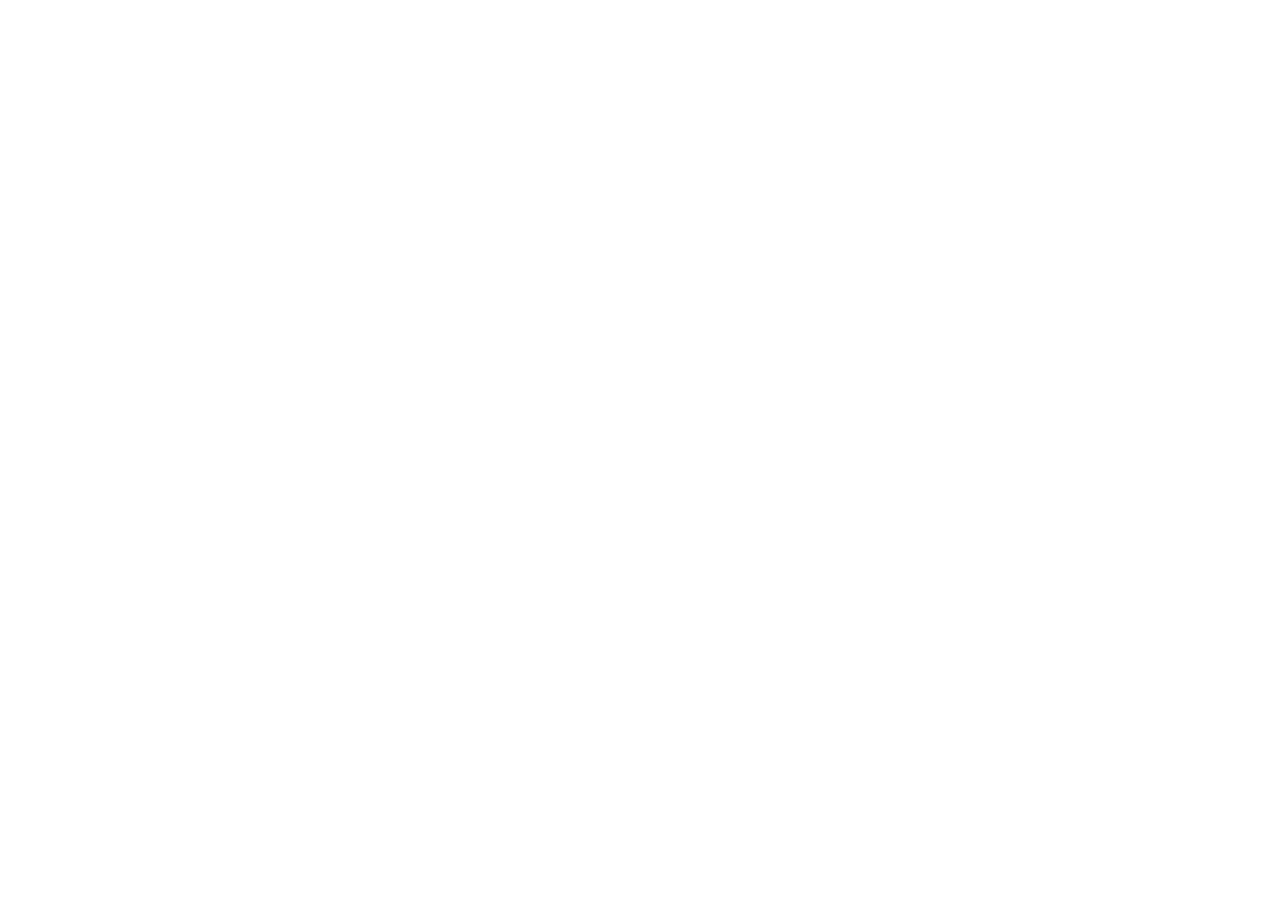
==== index.html @ ed415df6 "Add Index and Readme File" ====
<!doctype html>
<html lang="en">
  <head>
    <meta charset="UTF-8" />
    <meta name="viewport" content="width=device-width, initial-scale=1.0" />
    <title>Project: Landing Page</title>
  </head>
  <body></body>
</html>
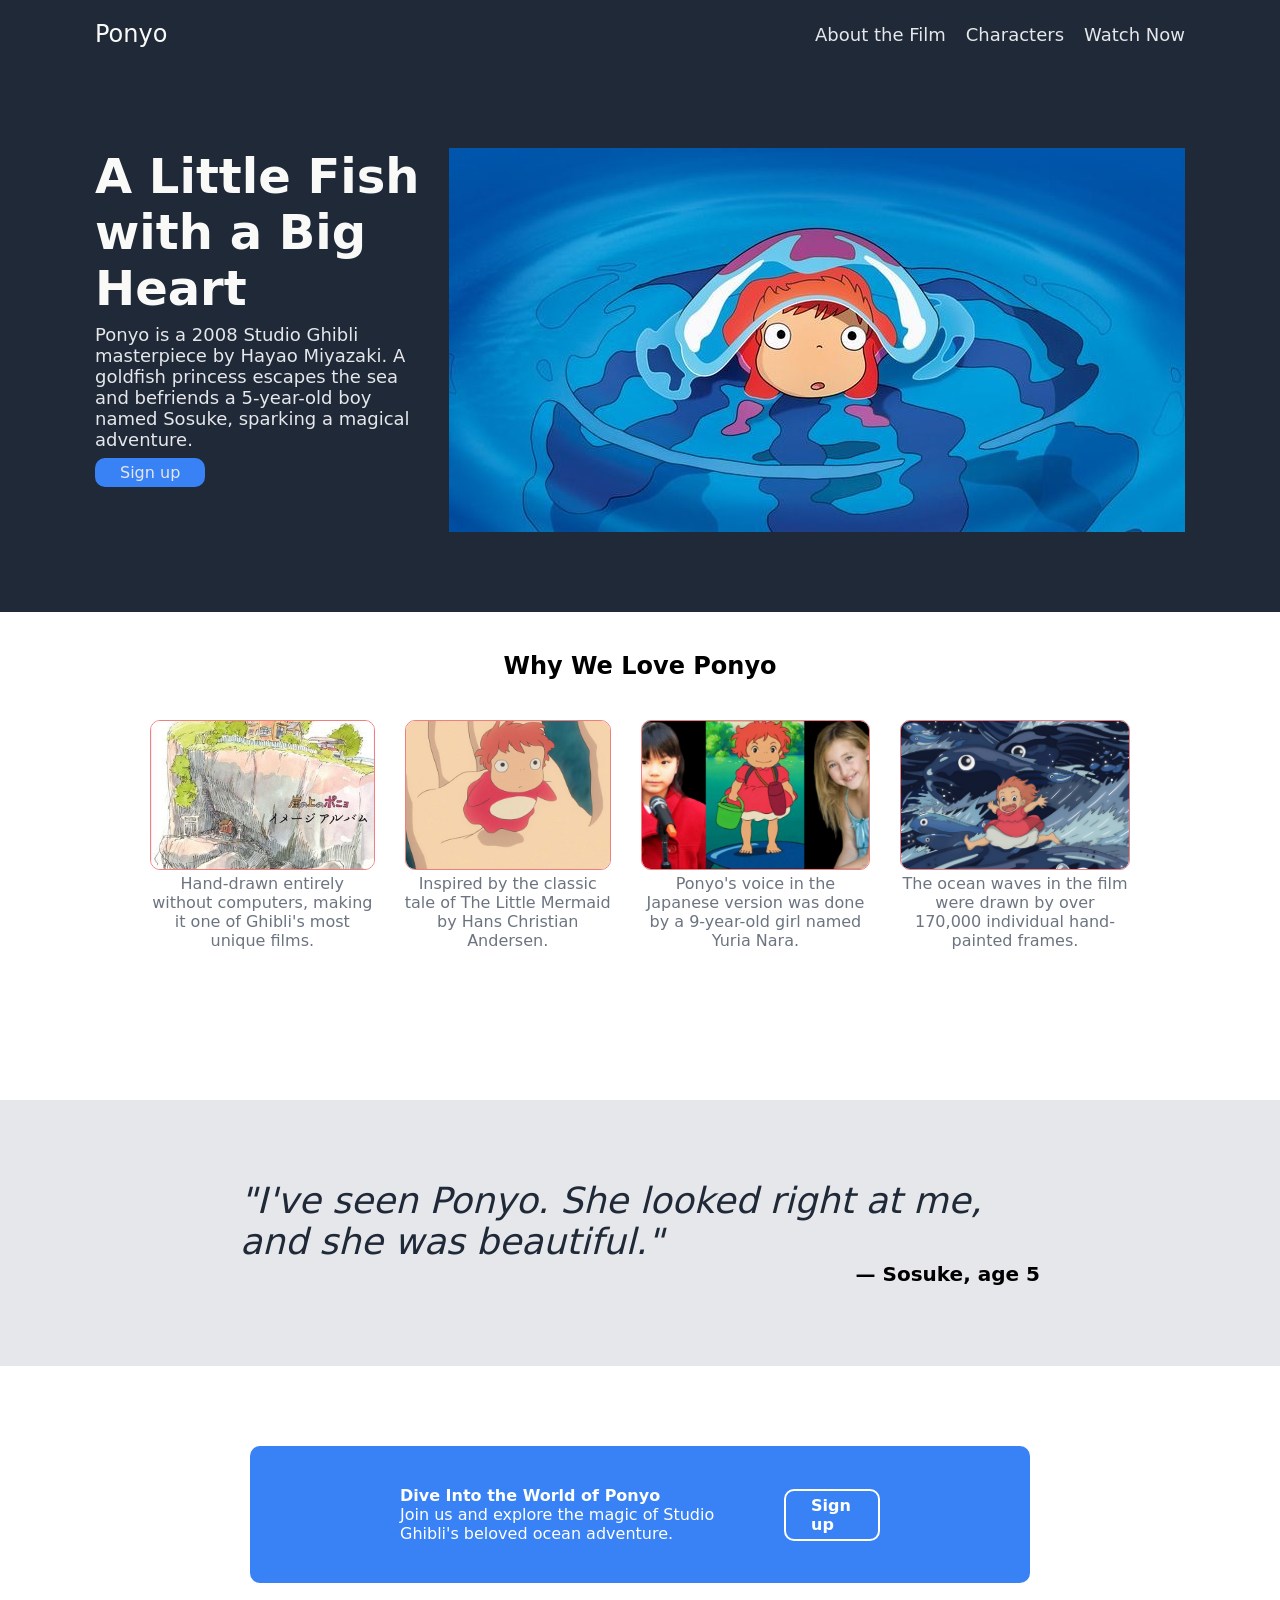
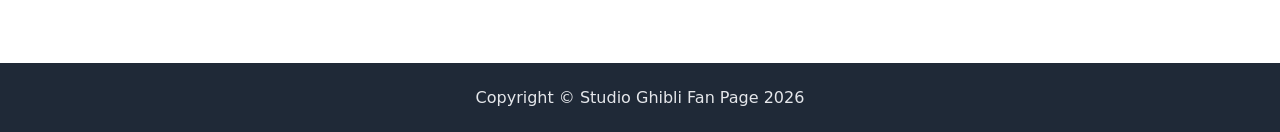
==== commit 3875bfd8: "Finalized the project" ====
--- a/index.html
+++ b/index.html
@@ -3,7 +3,79 @@
   <head>
     <meta charset="UTF-8" />
     <meta name="viewport" content="width=device-width, initial-scale=1.0" />
+    <link rel="stylesheet" href="style.css" />
     <title>Project: Landing Page</title>
   </head>
-  <body></body>
+  <body>
+    <!-- hero section  -->
+    <section id="hero-section">
+      <div class="hero-wrapper">
+        <nav>
+          <span class="header-logo">Ponyo</span>
+          <ul class="links-list">
+            <li><a href="">About the Film</a></li>
+            <li><a href="">Characters</a></li>
+            <li><a href="">Watch Now</a></li>
+          </ul>
+        </nav>
+        <div class="hero-content">
+          <div class="left-content">
+            <h1>A Little Fish with a Big Heart</h1>
+            <p>
+              Ponyo is a 2008 Studio Ghibli masterpiece by Hayao Miyazaki. A goldfish princess escapes the sea and
+              befriends a 5-year-old boy named Sosuke, sparking a magical adventure.
+            </p>
+            <a href="">Sign up</a>
+          </div>
+          <img src="img/ponyo.jpg" alt="ponyo-Photo" />
+        </div>
+      </div>
+    </section>
+    <!-- random info section  -->
+    <section id="random-info">
+      <div class="random-info-wrapper">
+        <h1>Why We Love Ponyo</h1>
+        <div class="container-info">
+          <div class="info-card">
+            <img src="img/hand-drawn.jpg" alt="picture" />
+            <p>Hand-drawn entirely without computers, making it one of Ghibli's most unique films.</p>
+          </div>
+          <div class="info-card">
+            <img src="img/ponyo-mermaid.jpg" alt="picture" />
+            <p>Inspired by the classic tale of The Little Mermaid by Hans Christian Andersen.</p>
+          </div>
+          <div class="info-card">
+            <img src="img/Yuria-Nara-Noah-Cyrus-as-Ponyo-in-Ponyo-movie.jpg" alt="picture" />
+            <p>Ponyo's voice in the Japanese version was done by a 9-year-old girl named Yuria Nara.</p>
+          </div>
+          <div class="info-card">
+            <img src="img/ponyo-wave.jpg" alt="picture" />
+            <p>The ocean waves in the film were drawn by over 170,000 individual hand-painted frames.</p>
+          </div>
+        </div>
+      </div>
+    </section>
+    <!-- Quote Section   -->
+    <section id="quote-section">
+      <div class="qoute-section-wrapper">
+        <div class="content-container">
+          <p class="quote-text">"I've seen Ponyo. She looked right at me, and she was beautiful."</p>
+          <p class="quote-author">— Sosuke, age 5</p>
+        </div>
+      </div>
+    </section>
+    <section id="cta-section">
+      <div class="cta-container">
+        <div class="description">
+          <h2>Dive Into the World of Ponyo</h2>
+          <p>Join us and explore the magic of Studio Ghibli's beloved ocean adventure.</p>
+        </div>
+        <a href="">Sign up</a>
+      </div>
+    </section>
+    <!-- footer  -->
+    <footer>
+      <p>Copyright © Studio Ghibli Fan Page 2026</p>
+    </footer>
+  </body>
 </html>
--- a/style.css
+++ b/style.css
@@ -0,0 +1,251 @@
+* {
+  margin: 0;
+  padding: 0;
+  box-sizing: border-box;
+  font-family: system-ui, Roboto, Oxygen, Ubuntu, Cantarell, "Open Sans", "Helvetica Neue", sans-serif;
+}
+
+/* BASE = mobile */
+#hero-section {
+  width: 100%;
+  background-color: #1f2937;
+}
+.hero-wrapper {
+  display: flex;
+  flex-direction: column;
+  gap: 40px;
+  background-color: #1f2937;
+  color: #f9faf8;
+  padding: 20px 20px 40px;
+  max-width: 1400px;
+  margin: 0 auto;
+}
+nav {
+  display: flex;
+  flex-direction: column;
+  align-items: center;
+  gap: 15px;
+}
+nav ul {
+  display: flex;
+  list-style-type: none;
+  gap: 20px;
+}
+a {
+  text-decoration: none;
+  color: #e5e7eb;
+}
+.header-logo {
+  font-size: 24px;
+}
+.hero-content {
+  display: flex;
+  flex-direction: column;
+  gap: 20px;
+}
+.hero-content img {
+  width: 100%;
+}
+.left-content {
+  display: flex;
+  flex-direction: column;
+  gap: 8px;
+}
+.left-content p,
+nav ul {
+  font-size: 15px;
+  color: #e5e7eb;
+}
+.left-content h1 {
+  font-size: 26px;
+  color: #f9faf8;
+  font-weight: 900;
+}
+.left-content a {
+  background-color: #3882f6;
+  padding: 5px 25px;
+  border-radius: 10px;
+  max-width: fit-content;
+}
+
+/* random info */
+#random-info {
+  width: 100%;
+}
+.random-info-wrapper {
+  padding: 30px 20px 60px;
+  display: flex;
+  flex-direction: column;
+  text-align: center;
+  gap: 40px;
+  max-width: 1400px;
+  margin: 0 auto;
+}
+.container-info {
+  display: flex;
+  flex-wrap: wrap;
+  gap: 30px;
+  justify-content: center;
+}
+.info-card {
+  width: 45%;
+  max-width: none;
+}
+.info-card > p {
+  color: #6c7480;
+}
+.info-card img {
+  border: 1px solid lightcoral;
+  border-radius: 10px;
+  height: 150px;
+  width: 100%;
+  object-fit: cover;
+}
+
+/* quote */
+#quote-section {
+  width: 100%;
+  background-color: #e5e7eb;
+}
+.qoute-section-wrapper {
+  padding: 60px 20px;
+  display: flex;
+  justify-content: center;
+  align-items: center;
+  max-width: 1400px;
+  margin: 0 auto;
+}
+.content-container {
+  max-width: 800px;
+}
+.quote-text {
+  font-size: 20px;
+  color: #1f2937;
+  font-weight: 300;
+  font-style: italic;
+}
+.quote-author {
+  font-weight: bold;
+  margin-left: auto;
+  width: fit-content;
+  font-size: 20px;
+}
+
+/* cta */
+#cta-section {
+  width: 100%;
+  padding: 40px 20px;
+}
+.cta-container {
+  background-color: #3882f6;
+  padding: 30px 20px;
+  display: flex;
+  flex-direction: column;
+  align-items: center;
+  text-align: center;
+  gap: 20px;
+  border-radius: 10px;
+  max-width: 1400px;
+  margin: 0 auto;
+}
+.cta-container a {
+  border: 2px solid #fff;
+  padding: 5px 25px;
+  border-radius: 10px;
+  color: #fff;
+  font-weight: bold;
+}
+.description {
+  color: white;
+}
+.description h2 {
+  font-size: 20px;
+}
+
+/* footer */
+footer {
+  padding: 25px;
+  background-color: #1f2937;
+}
+footer p {
+  text-align: center;
+  color: #e5e7eb;
+}
+
+/* TABLET — 768px and above */
+@media (width > 768px) {
+  nav {
+    flex-direction: row;
+    align-items: center;
+    justify-content: space-between;
+    gap: 0;
+  }
+  .hero-wrapper {
+    padding: 20px 30px 60px;
+    gap: 60px;
+  }
+  .left-content h1 {
+    font-size: 28px;
+  }
+  .left-content p,
+  nav ul {
+    font-size: 18px;
+  }
+  .random-info-wrapper {
+    padding: 40px 40px 80px;
+  }
+  .quote-text {
+    font-size: 24px;
+  }
+  .qoute-section-wrapper {
+    padding: 60px 40px;
+  }
+  #cta-section {
+    padding: 40px 20px;
+  }
+  .cta-container {
+    padding: 30px 40px;
+  }
+}
+
+/* DESKTOP — 1024px and above */
+@media (width > 1024px) {
+  .hero-content {
+    flex-direction: row;
+  }
+  .hero-wrapper {
+    padding: 20px 95px 80px;
+    gap: 100px;
+  }
+  .left-content h1 {
+    font-size: 48px;
+  }
+  .random-info-wrapper {
+    padding: 40px 150px 150px;
+  }
+  .info-card {
+    width: auto;
+    max-width: 230px;
+  }
+  .container-info {
+    flex-wrap: nowrap;
+  }
+  .quote-text {
+    font-size: 36px;
+  }
+  .qoute-section-wrapper {
+    padding: 80px 0;
+  }
+  #cta-section {
+    padding: 80px 250px;
+  }
+  .cta-container {
+    flex-direction: row;
+    text-align: left;
+    padding: 40px 150px;
+    justify-content: space-between;
+  }
+  .description h2 {
+    font-size: inherit;
+  }
+}
